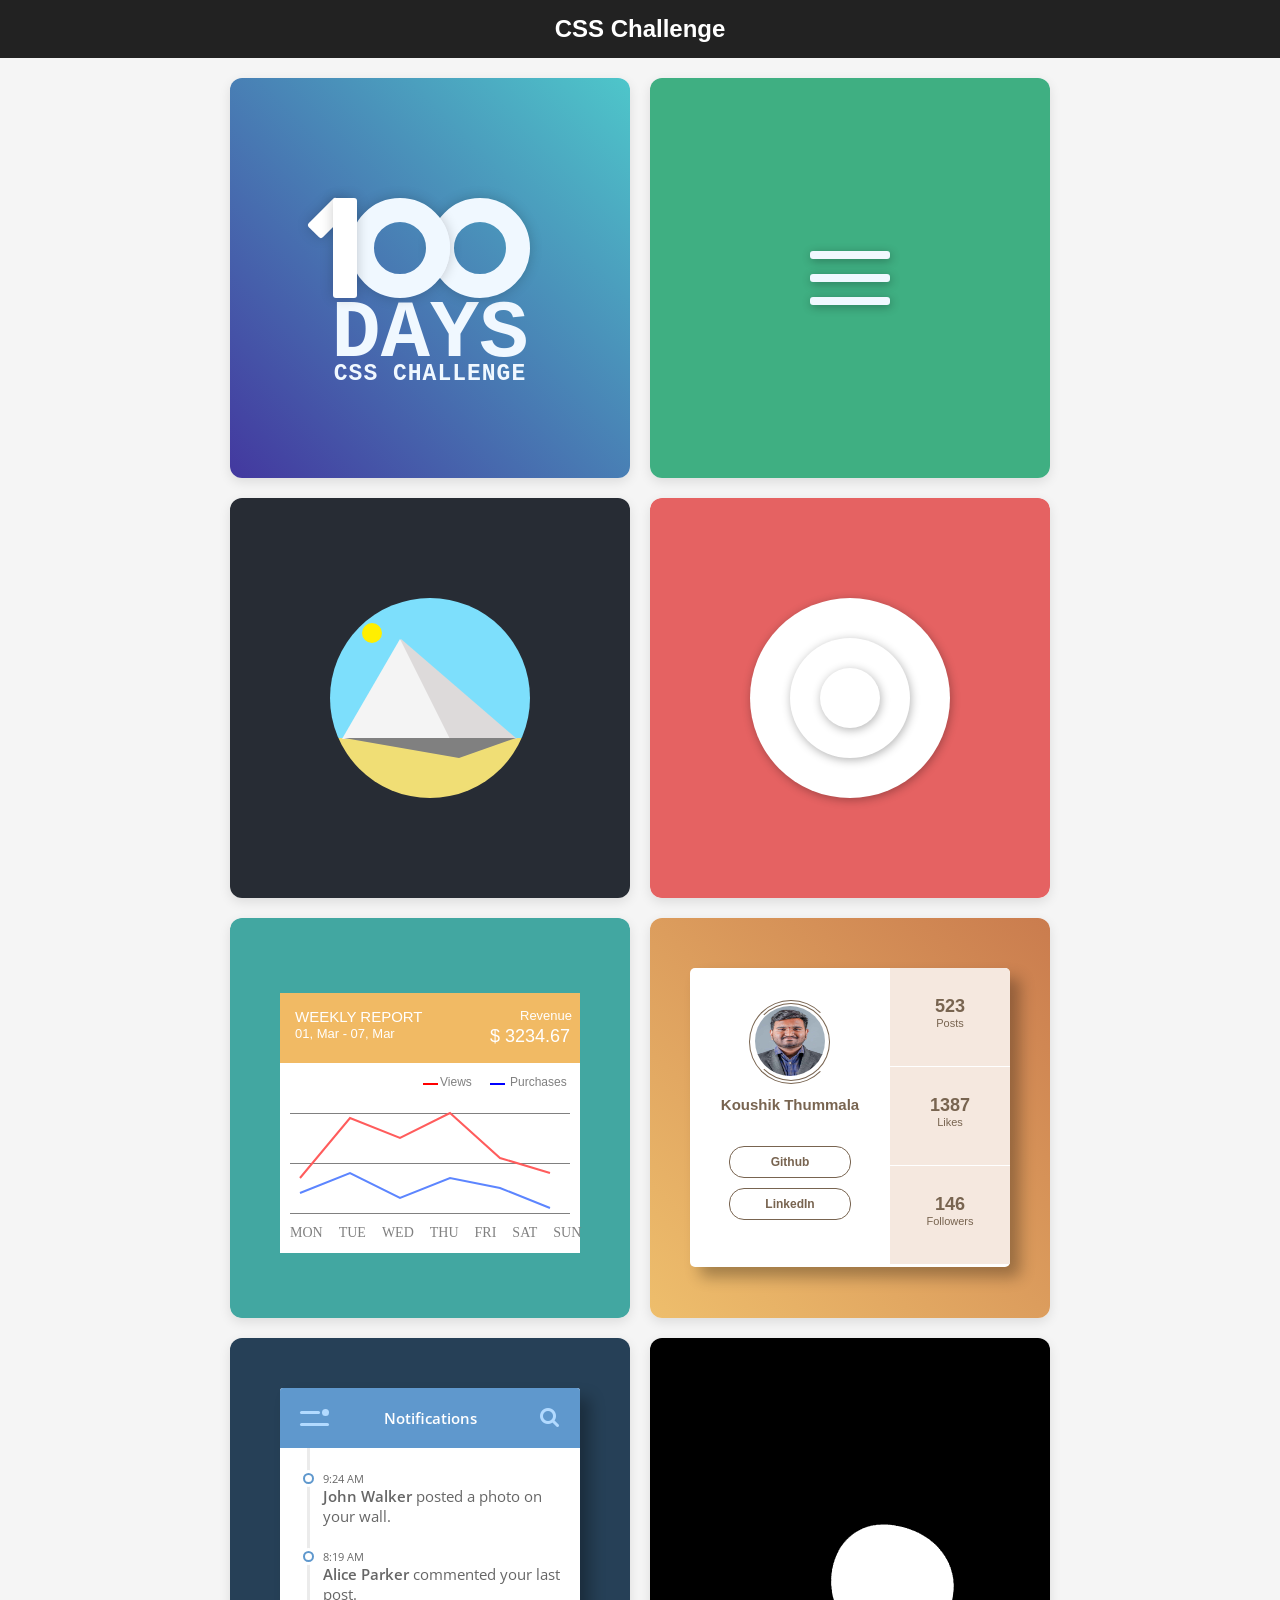
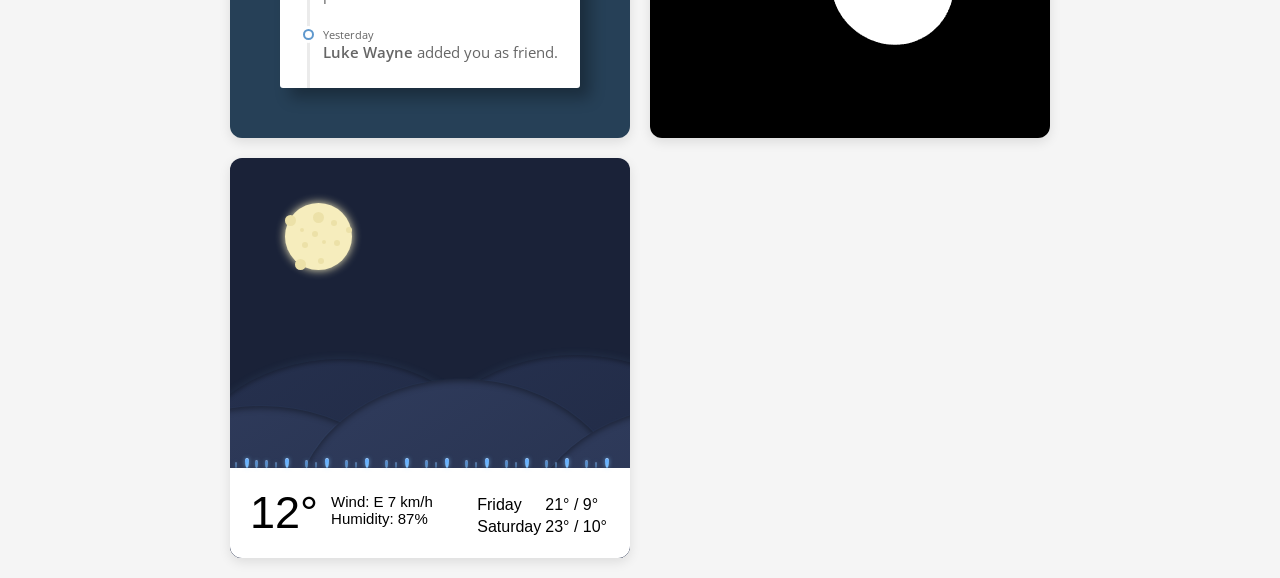
==== index.html @ efd7a500 "Update index.html" ====
<!DOCTYPE html>
<html lang="en">
<head>
    <meta charset="UTF-8">
    <meta name="viewport" content="width=device-width, initial-scale=1.0">
    <title>CSS Challenge</title>

    <link rel="stylesheet" href="index.css">
</head>

<body>

<main>

    <nav>
        <h1>CSS Challenge</h1>
    </nav>

    <ul class="grid-container">
        <li><iframe src="Day1/index.html"></iframe></li>
        <li><iframe src="Day2/index.html"></iframe></li>
        <li><iframe src="Day3/index.html"></iframe></li>
        <li><iframe src="Day4/index.html"></iframe></li>
        <li><iframe src="Day5/index.html" scrolling="no"></iframe></li>
        <li><iframe src="Day6/index.html" scrolling="no"></iframe></li>
        <li><iframe src="Day7/index.html" scrolling="no"></iframe></li>
        <li><iframe src="Day8/index.html" scrolling="no"></iframe></li>
        <li><iframe src="Day9/index.html" scrolling="no"></iframe></li>

    </ul>

</main>

</body>
</html>
---- index.css ----
body {
  margin: 0;
  font-family: Arial, sans-serif;
  background: #f5f5f5;
}

nav {
  background: #222;
  color: #fff;
  padding: 15px;
  text-align: center;
}

nav h1 {
  margin: 0;
}

.grid-container {
  display: grid;
  grid-template-columns: repeat(3, 400px);
  justify-content: center;
  gap: 20px;
  padding: 20px;
  margin: 0;
  list-style: none;
}

.grid-container li {
  width: 400px;
  height: 400px;
  background: #fff;
  border-radius: 12px;
  overflow: hidden;
  box-shadow: 0 4px 12px rgba(0, 0, 0, 0.1);
}

iframe {
  width: 100%;
  height: 100%;
  border: none;
  display: block;
}

@media (max-width: 1300px) {
  .grid-container {
    grid-template-columns: repeat(2, 400px);
  }
}

@media (max-width: 850px) {
  .grid-container {
    grid-template-columns: repeat(1, 400px);
  }
}
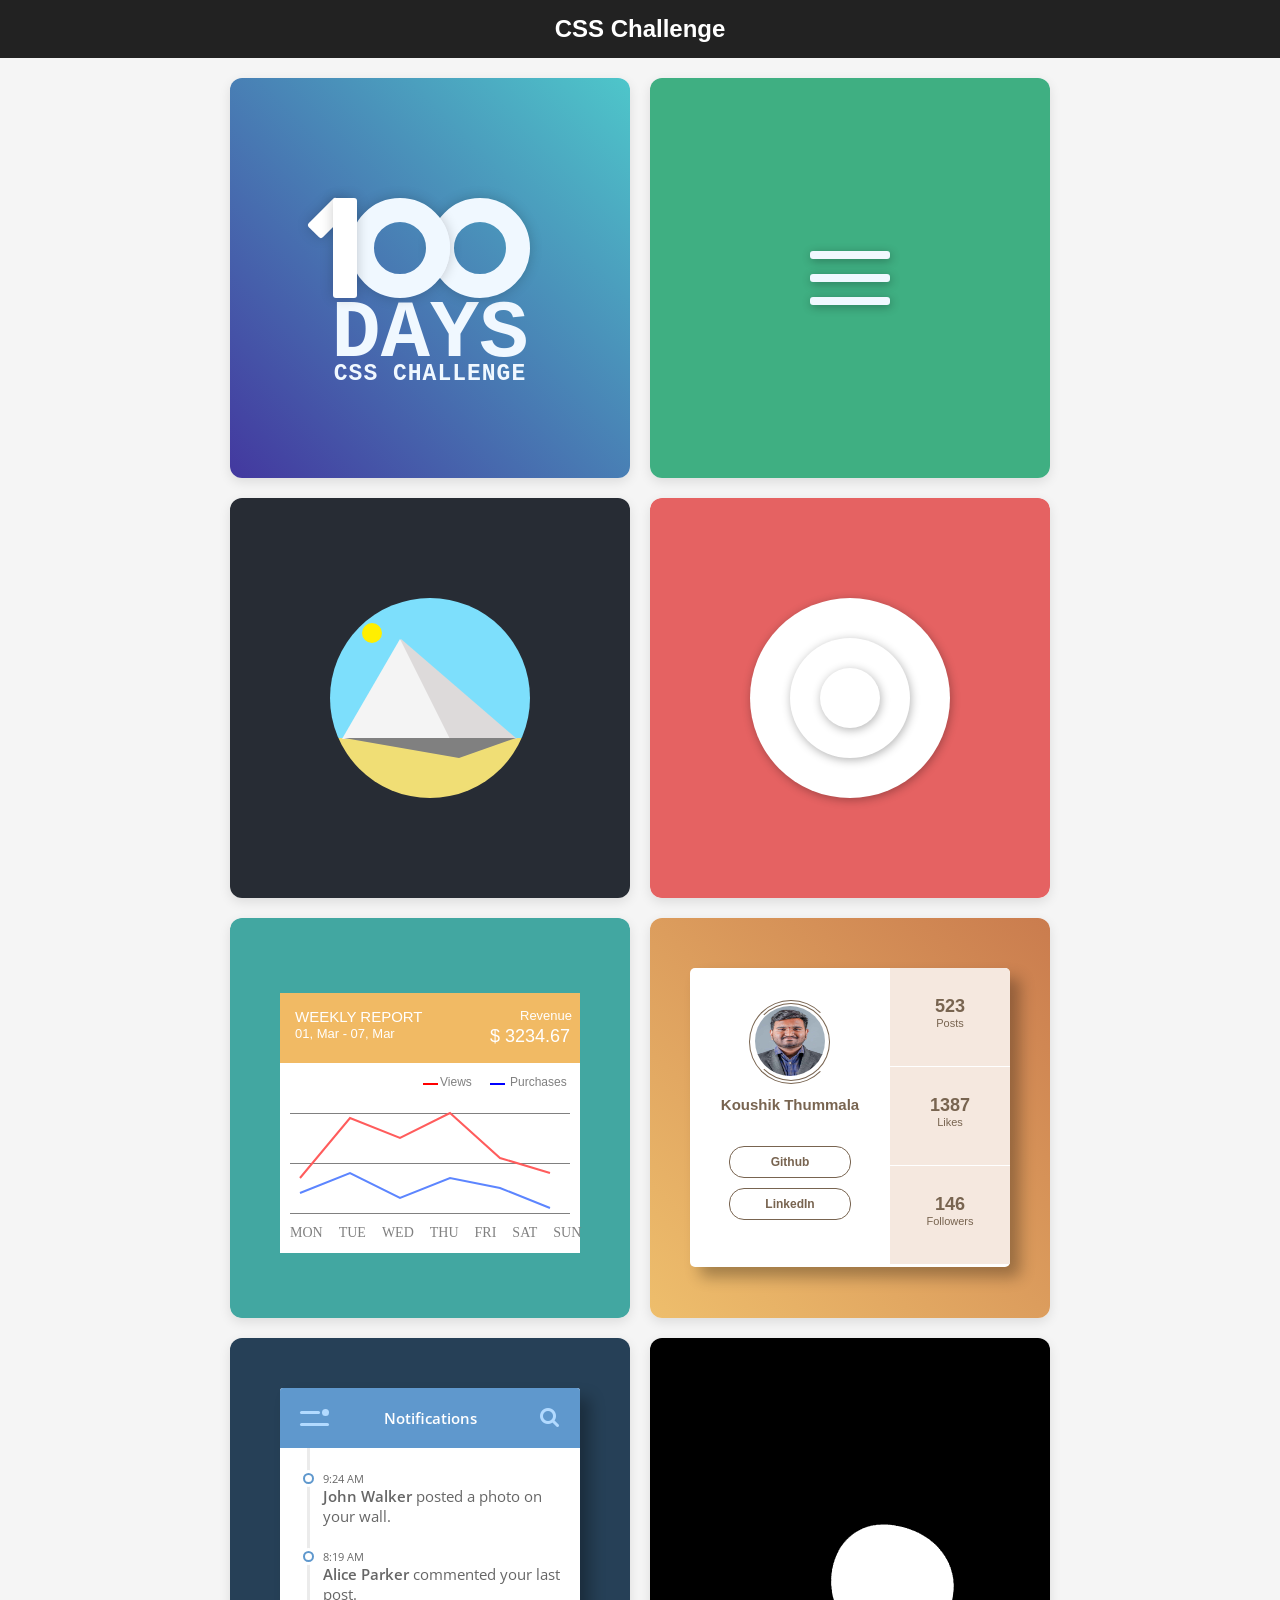
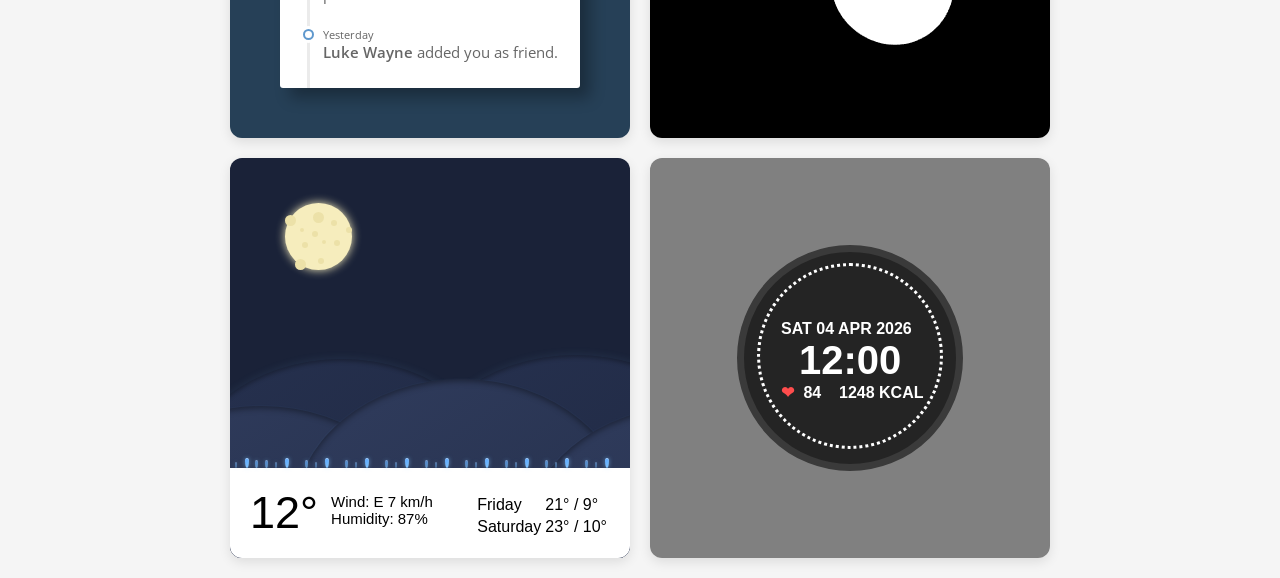
==== commit 96d3d3fc: "Update index.html" ====
--- a/index.html
+++ b/index.html
@@ -26,6 +26,7 @@
         <li><iframe src="Day7/index.html" scrolling="no"></iframe></li>
         <li><iframe src="Day8/index.html" scrolling="no"></iframe></li>
         <li><iframe src="Day9/index.html" scrolling="no"></iframe></li>
+        <li><iframe src="Day10/index.html" scrolling="no"></iframe></li>
 
     </ul>
 
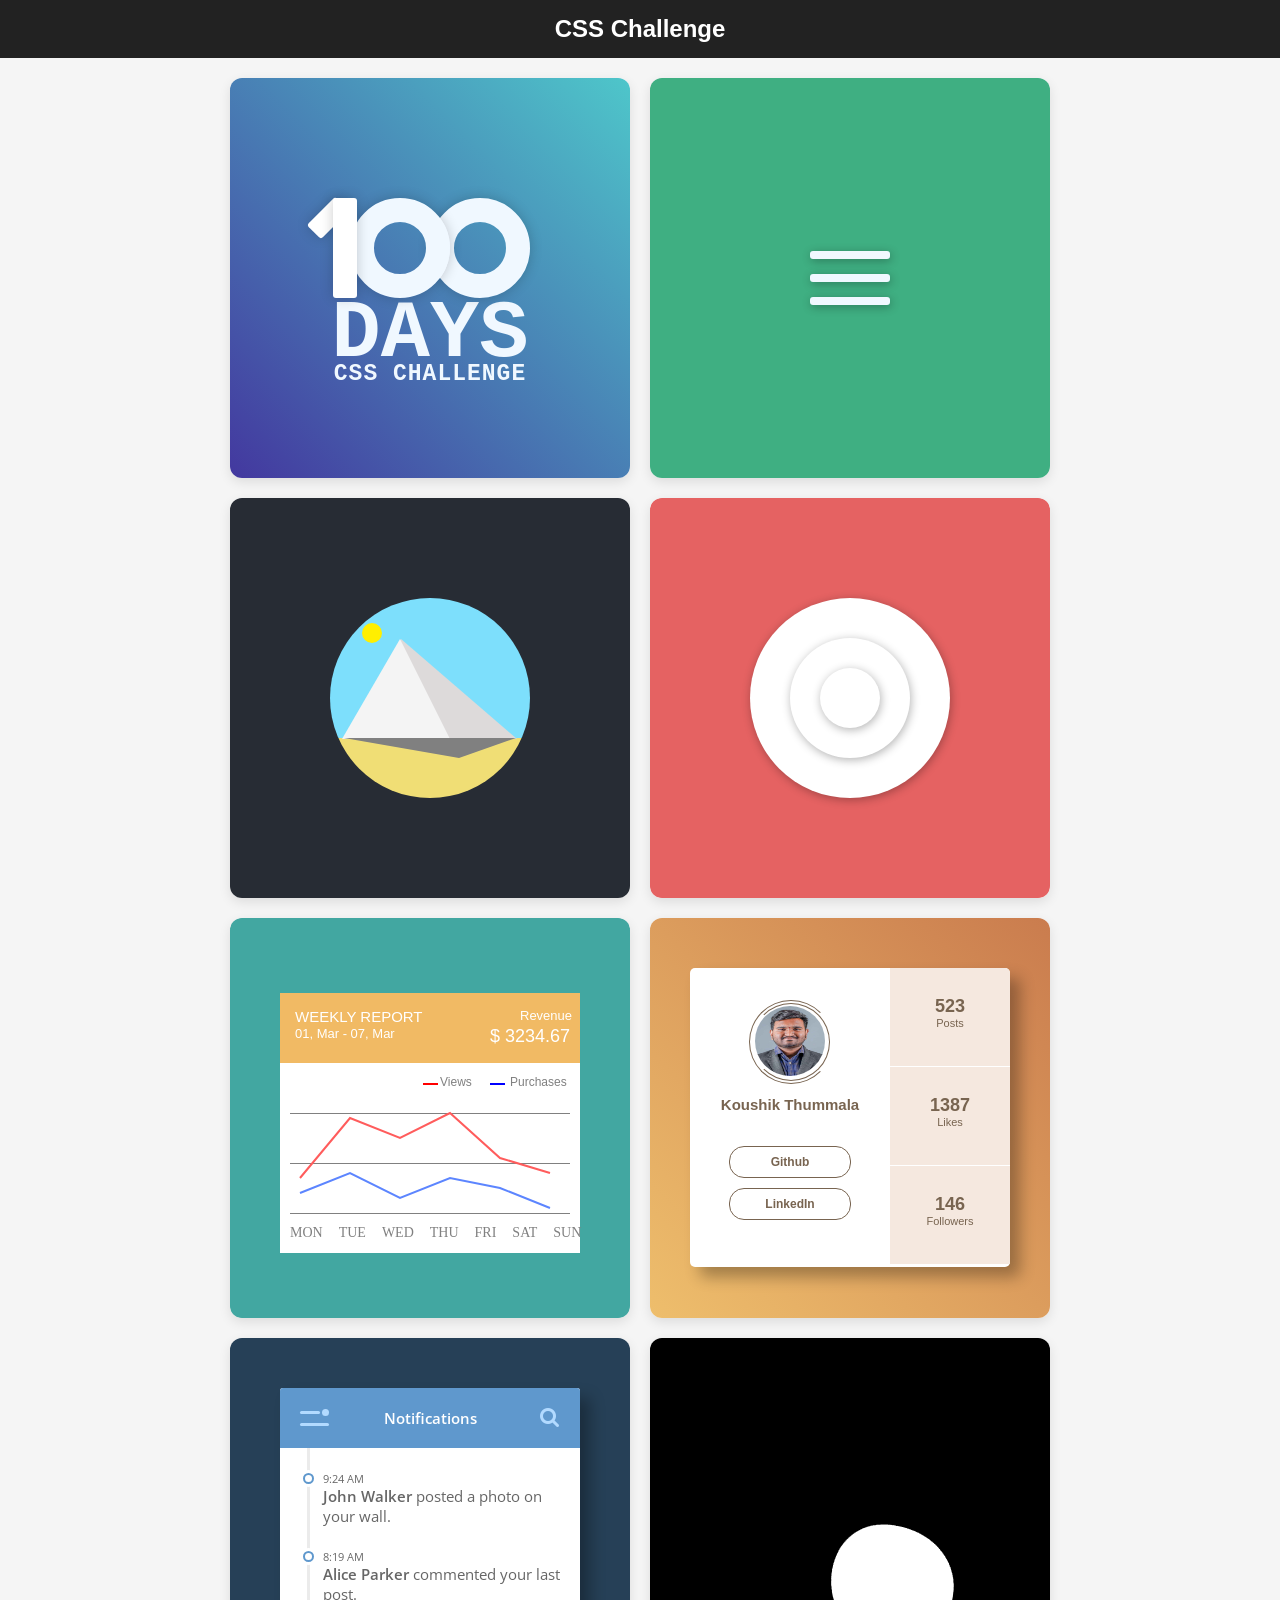
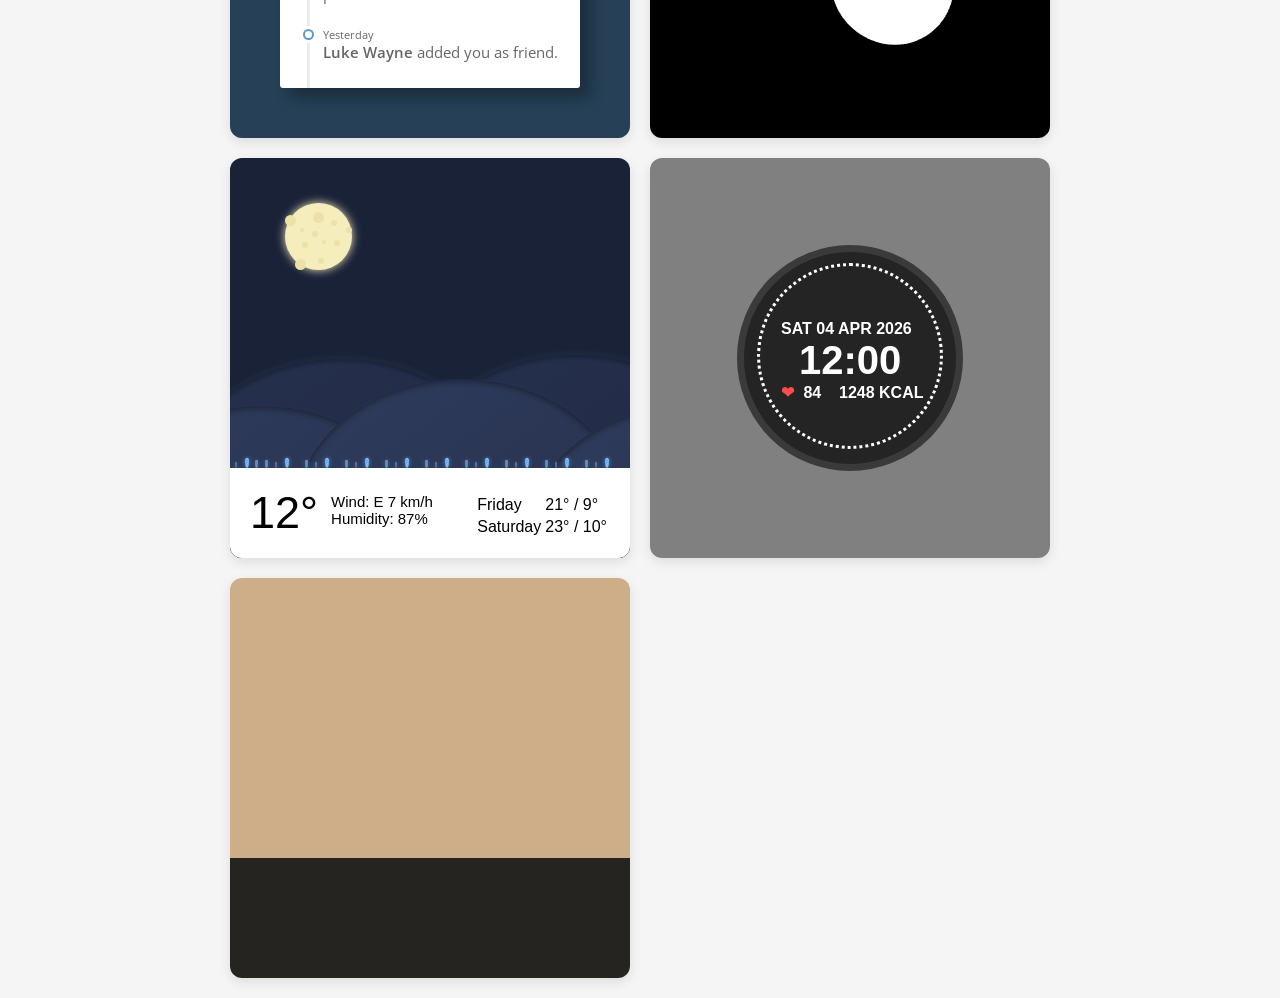
==== commit 4ca961db: "Update index.html" ====
--- a/index.html
+++ b/index.html
@@ -27,6 +27,7 @@
         <li><iframe src="Day8/index.html" scrolling="no"></iframe></li>
         <li><iframe src="Day9/index.html" scrolling="no"></iframe></li>
         <li><iframe src="Day10/index.html" scrolling="no"></iframe></li>
+        <li><iframe src="Day11/index.html" scrolling="no"></iframe></li>
 
     </ul>
 
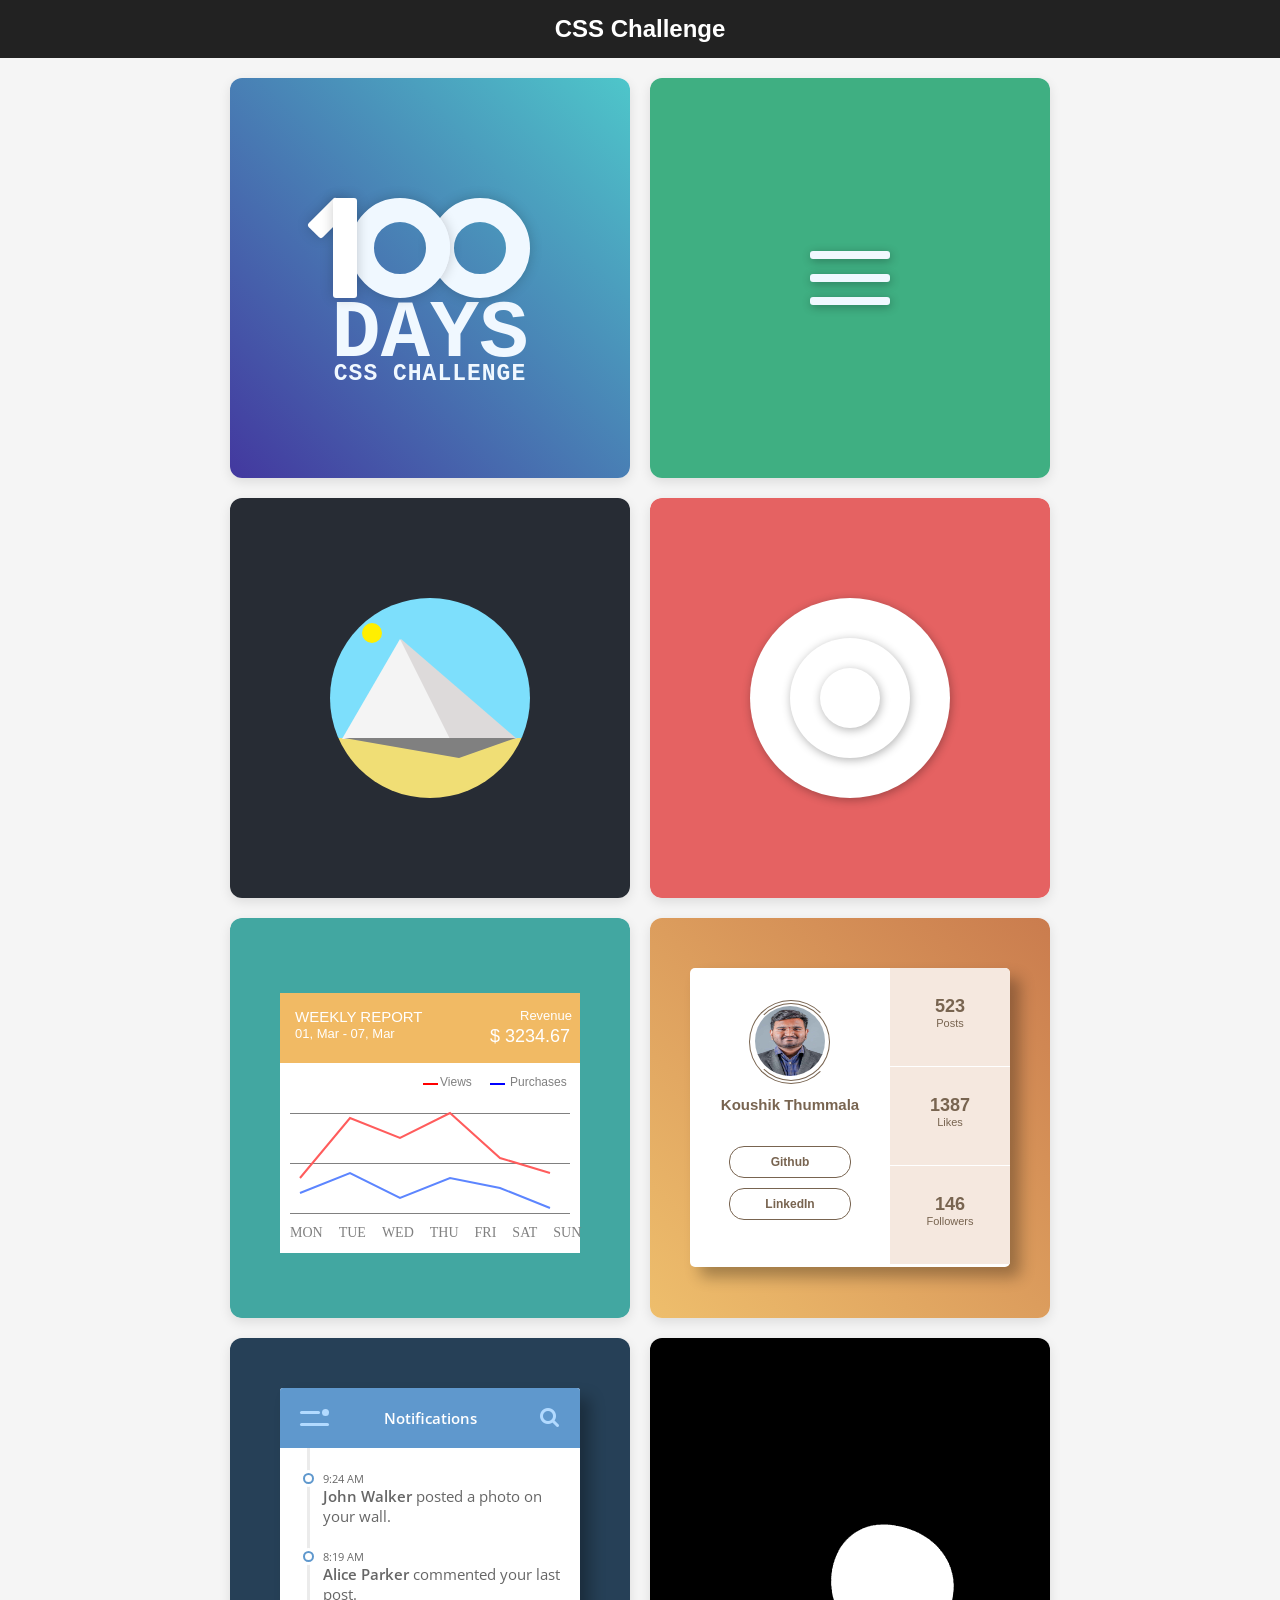
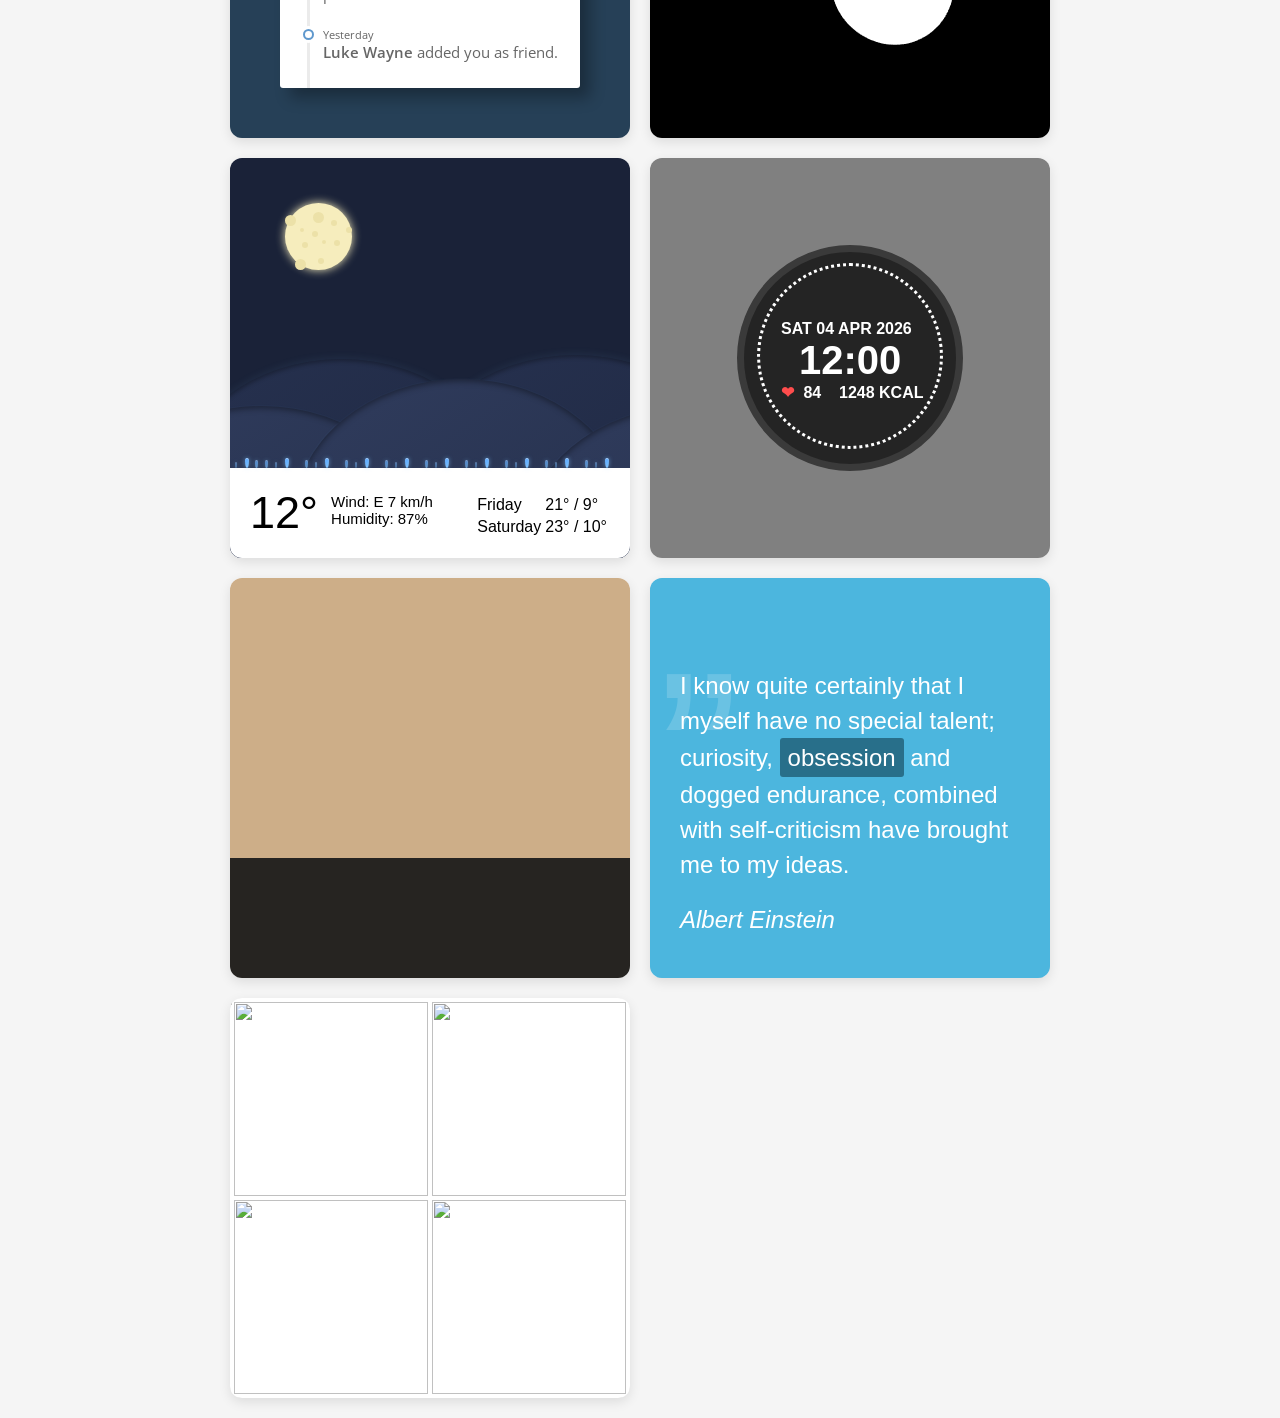
==== commit ab034a1f: "Update index.html" ====
--- a/index.html
+++ b/index.html
@@ -28,6 +28,8 @@
         <li><iframe src="Day9/index.html" scrolling="no"></iframe></li>
         <li><iframe src="Day10/index.html" scrolling="no"></iframe></li>
         <li><iframe src="Day11/index.html" scrolling="no"></iframe></li>
+        <li><iframe src="Day12/index.html" scrolling="no"></iframe></li>
+        <li><iframe src="Day13/index.html" scrolling="no"></iframe></li>
 
     </ul>
 
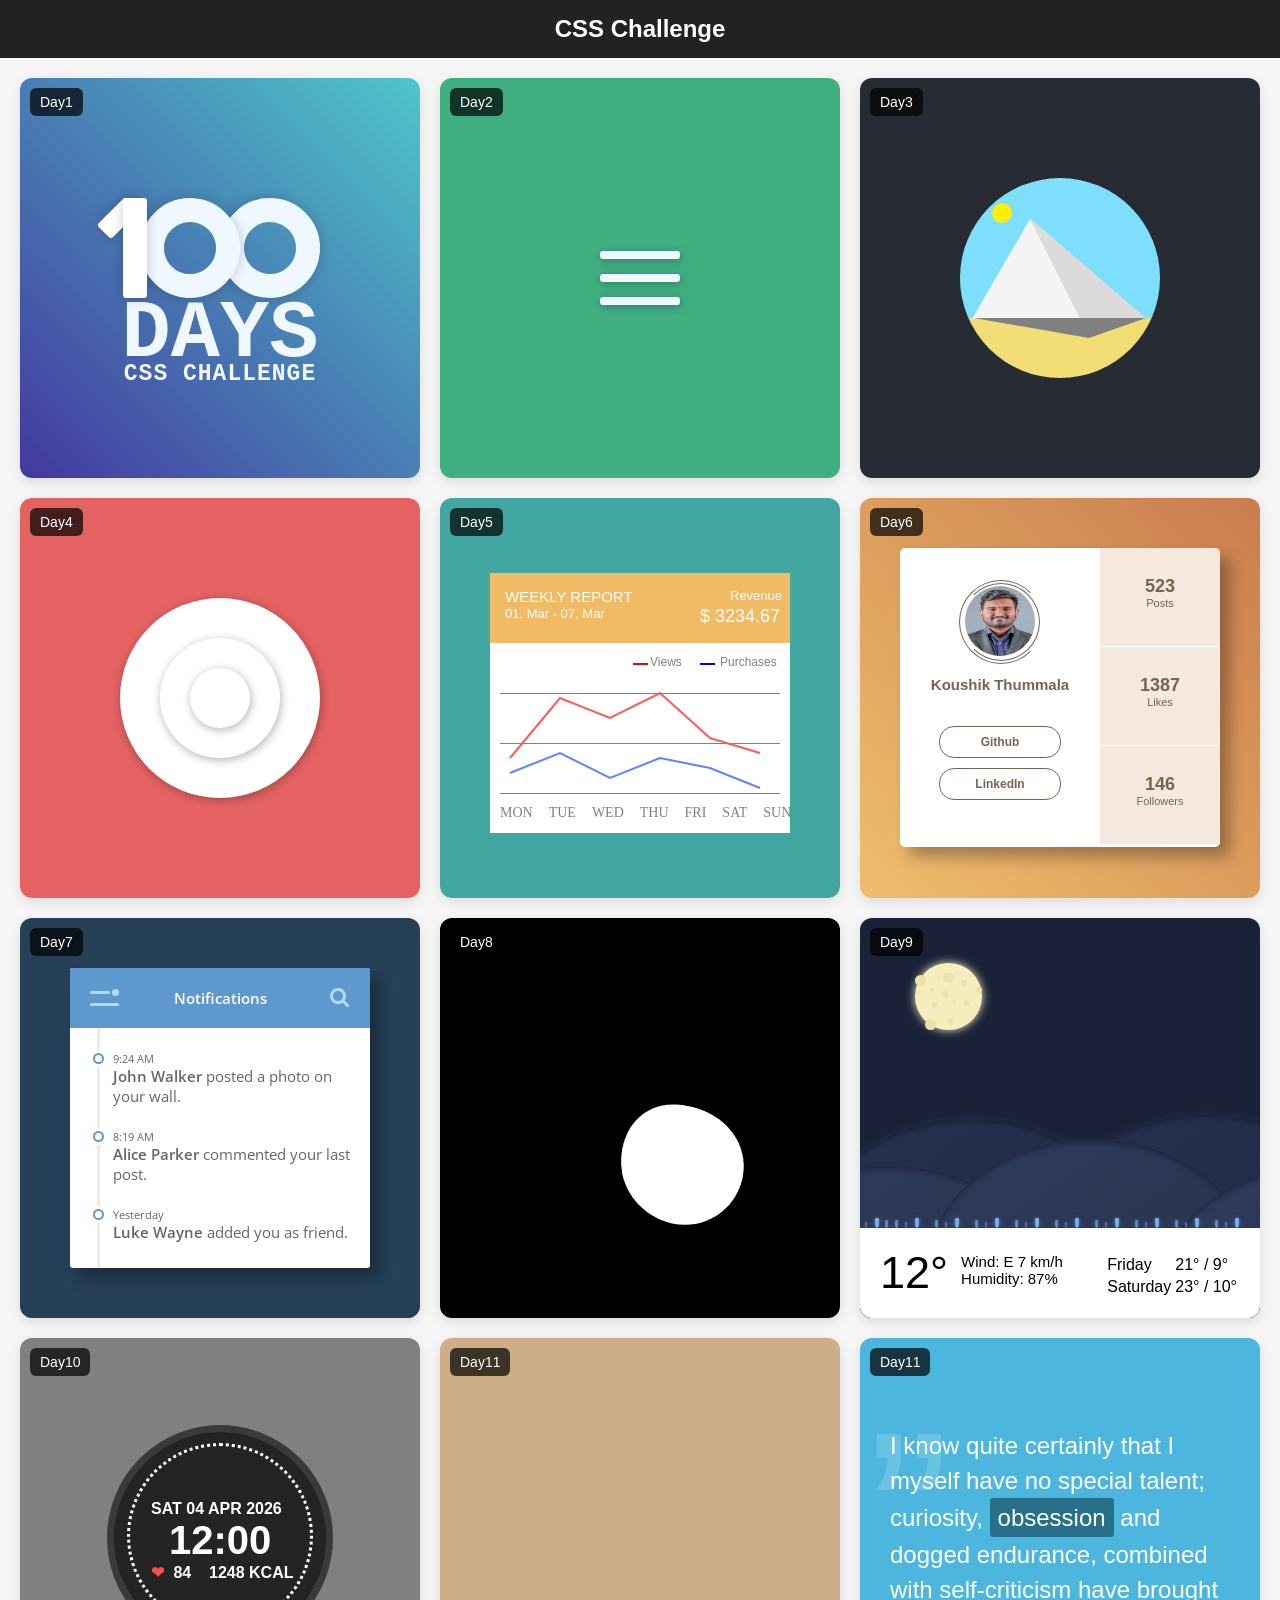
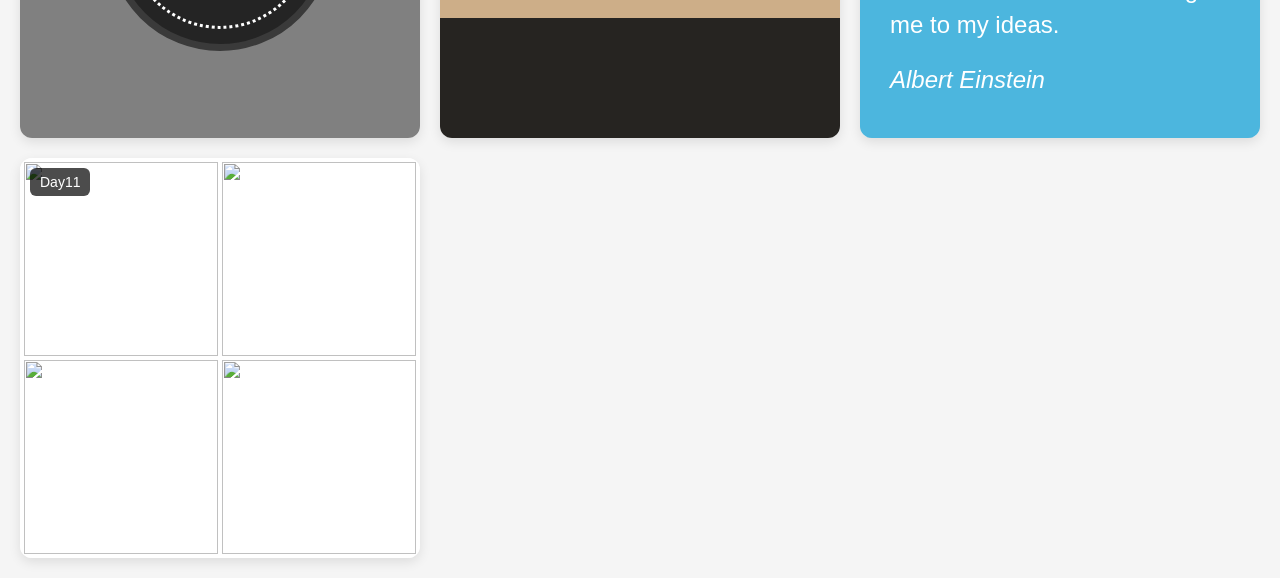
==== commit 729f9624: "Update index.html" ====
--- a/index.html
+++ b/index.html
@@ -17,21 +17,22 @@
     </nav>
 
     <ul class="grid-container">
-        <li><iframe src="Day1/index.html"></iframe></li>
-        <li><iframe src="Day2/index.html"></iframe></li>
-        <li><iframe src="Day3/index.html"></iframe></li>
-        <li><iframe src="Day4/index.html"></iframe></li>
-        <li><iframe src="Day5/index.html" scrolling="no"></iframe></li>
-        <li><iframe src="Day6/index.html" scrolling="no"></iframe></li>
-        <li><iframe src="Day7/index.html" scrolling="no"></iframe></li>
-        <li><iframe src="Day8/index.html" scrolling="no"></iframe></li>
-        <li><iframe src="Day9/index.html" scrolling="no"></iframe></li>
-        <li><iframe src="Day10/index.html" scrolling="no"></iframe></li>
-        <li><iframe src="Day11/index.html" scrolling="no"></iframe></li>
-        <li><iframe src="Day12/index.html" scrolling="no"></iframe></li>
-        <li><iframe src="Day13/index.html" scrolling="no"></iframe></li>
+    <li><span class="label">Day1</span><iframe src="Day1/index.html"></iframe></li>
+    <li><span class="label">Day2</span><iframe src="Day2/index.html"></iframe></li>
+    <li><span class="label">Day3</span><iframe src="Day3/index.html"></iframe></li>
+    <li><span class="label">Day4</span><iframe src="Day4/index.html"></iframe></li>
+    <li><span class="label">Day5</span><iframe src="Day5/index.html"></iframe></li>
+    <li><span class="label">Day6</span><iframe src="Day6/index.html"></iframe></li>
+    <li><span class="label">Day7</span><iframe src="Day7/index.html"></iframe></li>
+    <li><span class="label">Day8</span><iframe src="Day8/index.html"></iframe></li>
+    <li><span class="label">Day9</span><iframe src="Day9/index.html"></iframe></li>
+    <li><span class="label">Day10</span><iframe src="Day10/index.html"></iframe></li>
+    <li><span class="label">Day11</span><iframe src="Day11/index.html"></iframe></li>
+    <li><span class="label">Day11</span><iframe src="Day12/index.html"></iframe></li>
+    <li><span class="label">Day11</span><iframe src="Day13/index.html"></iframe></li>
 
-    </ul>
+        
+</ul>
 
 </main>
 
--- a/index.css
+++ b/index.css
@@ -1,5 +1,3 @@
-
-
 body {
   margin: 0;
   font-family: Arial, sans-serif;
@@ -19,16 +17,16 @@
 
 .grid-container {
   display: grid;
-  grid-template-columns: repeat(3, 400px);
-  justify-content: center;
+  grid-template-columns: repeat(3, 1fr); /* 3 per row */
+  max-width: 1240px;
+  margin: 0 auto;
   gap: 20px;
   padding: 20px;
-  margin: 0;
   list-style: none;
 }
 
 .grid-container li {
-  width: 400px;
+  position: relative;
   height: 400px;
   background: #fff;
   border-radius: 12px;
@@ -43,14 +41,27 @@
   display: block;
 }
 
-@media (max-width: 1300px) {
+.label {
+  position: absolute;
+  top: 10px;
+  left: 10px;
+  background: rgba(0, 0, 0, 0.7);
+  color: #fff;
+  padding: 6px 10px;
+  font-size: 14px;
+  border-radius: 6px;
+  z-index: 10;
+}
+
+
+@media (max-width: 900px) {
   .grid-container {
-    grid-template-columns: repeat(2, 400px);
+    grid-template-columns: repeat(2, 1fr);
   }
 }
 
-@media (max-width: 850px) {
+@media (max-width: 500px) {
   .grid-container {
-    grid-template-columns: repeat(1, 400px);
+    grid-template-columns: repeat(1, 1fr);
   }
 }
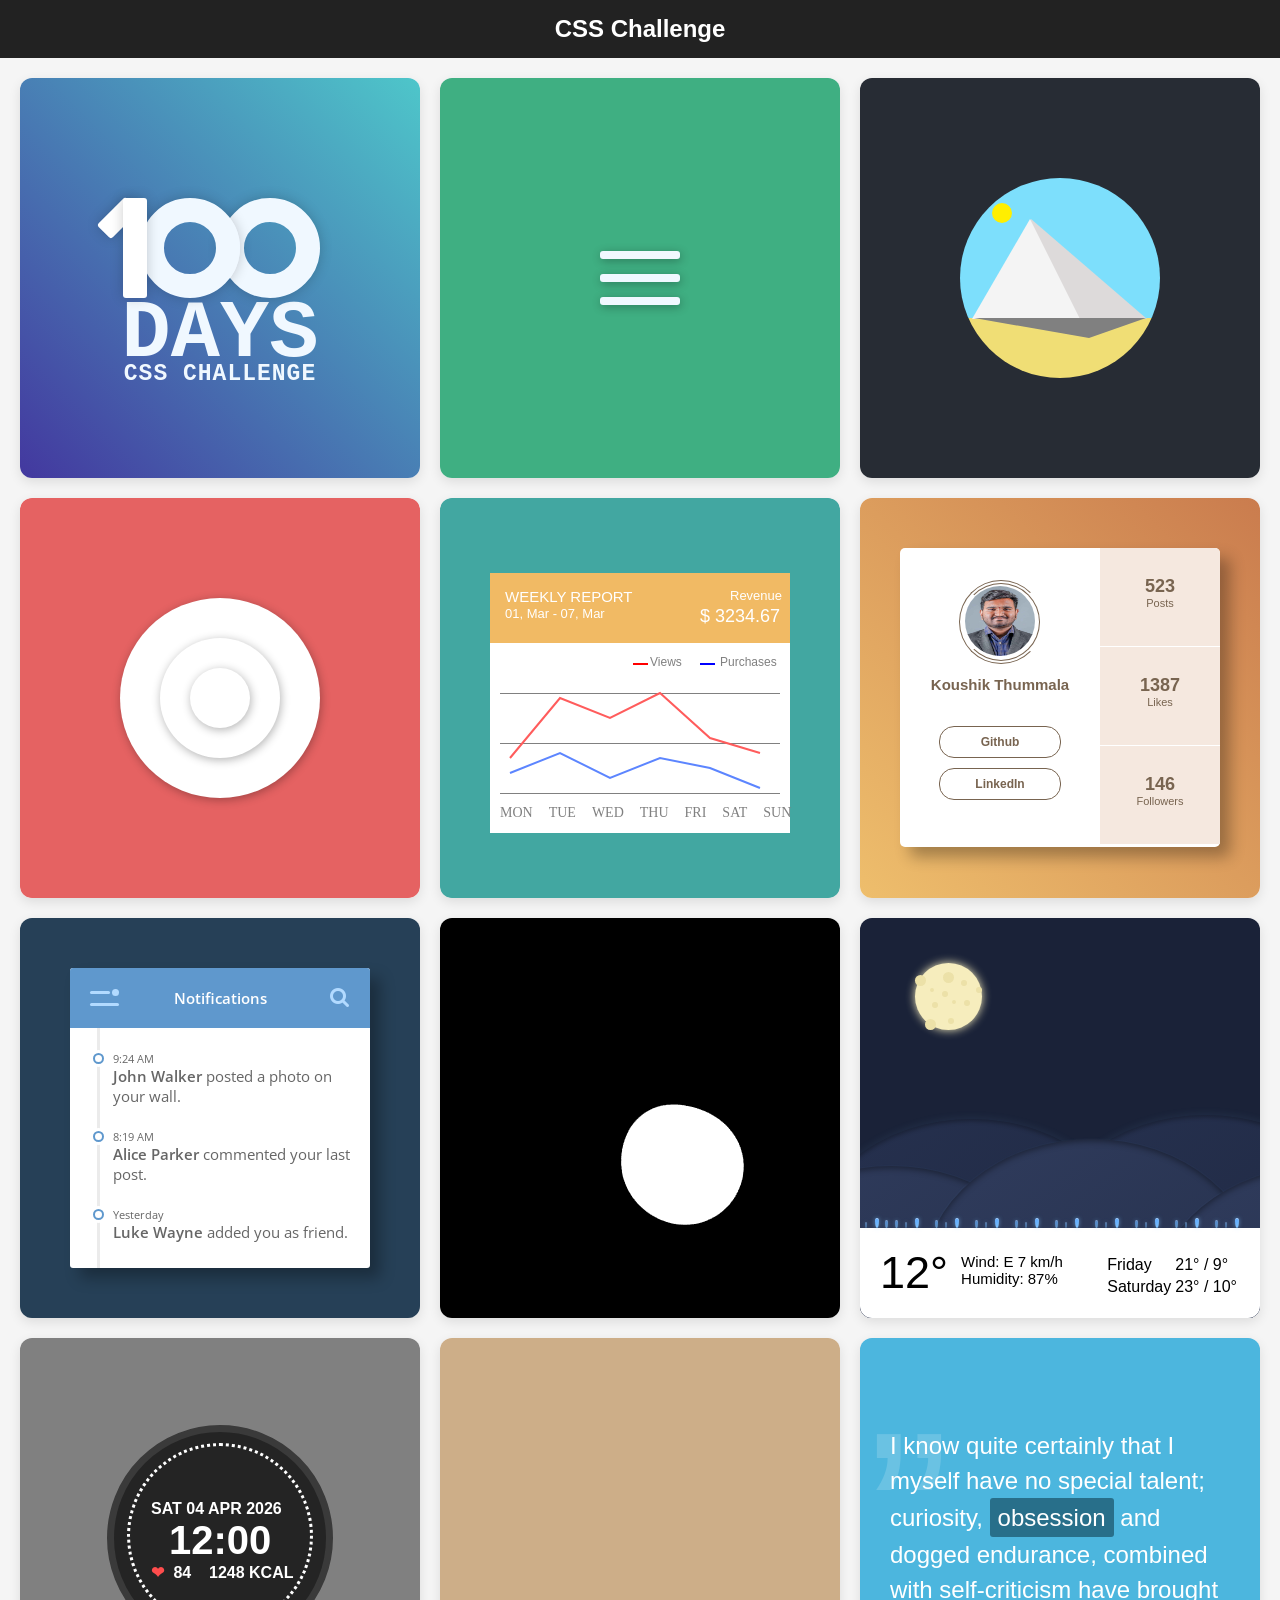
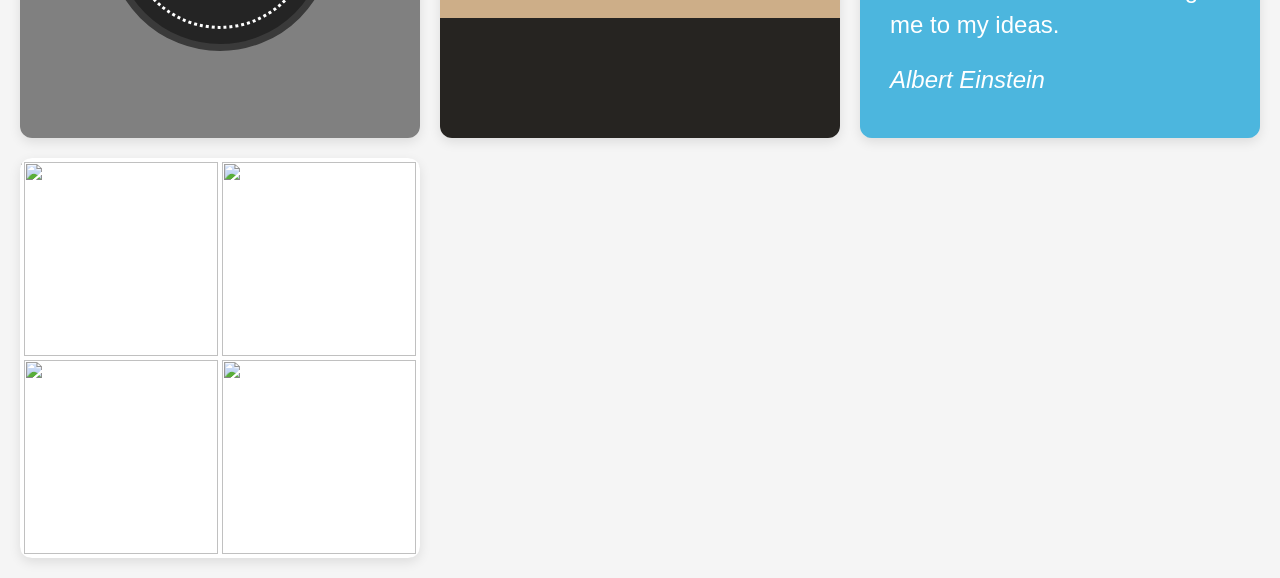
==== commit 9698ebbf: "Update index.html" ====
--- a/index.html
+++ b/index.html
@@ -17,22 +17,22 @@
     </nav>
 
     <ul class="grid-container">
-    <li><span class="label">Day1</span><iframe src="Day1/index.html"></iframe></li>
-    <li><span class="label">Day2</span><iframe src="Day2/index.html"></iframe></li>
-    <li><span class="label">Day3</span><iframe src="Day3/index.html"></iframe></li>
-    <li><span class="label">Day4</span><iframe src="Day4/index.html"></iframe></li>
-    <li><span class="label">Day5</span><iframe src="Day5/index.html"></iframe></li>
-    <li><span class="label">Day6</span><iframe src="Day6/index.html"></iframe></li>
-    <li><span class="label">Day7</span><iframe src="Day7/index.html"></iframe></li>
-    <li><span class="label">Day8</span><iframe src="Day8/index.html"></iframe></li>
-    <li><span class="label">Day9</span><iframe src="Day9/index.html"></iframe></li>
-    <li><span class="label">Day10</span><iframe src="Day10/index.html"></iframe></li>
-    <li><span class="label">Day11</span><iframe src="Day11/index.html"></iframe></li>
-    <li><span class="label">Day11</span><iframe src="Day12/index.html"></iframe></li>
-    <li><span class="label">Day11</span><iframe src="Day13/index.html"></iframe></li>
+        <li><iframe src="Day1/index.html"></iframe></li>
+        <li><iframe src="Day2/index.html"></iframe></li>
+        <li><iframe src="Day3/index.html"></iframe></li>
+        <li><iframe src="Day4/index.html"></iframe></li>
+        <li><iframe src="Day5/index.html" scrolling="no"></iframe></li>
+        <li><iframe src="Day6/index.html" scrolling="no"></iframe></li>
+        <li><iframe src="Day7/index.html" scrolling="no"></iframe></li>
+        <li><iframe src="Day8/index.html" scrolling="no"></iframe></li>
+        <li><iframe src="Day9/index.html" scrolling="no"></iframe></li>
+        <li><iframe src="Day10/index.html" scrolling="no"></iframe></li>
+        <li><iframe src="Day11/index.html" scrolling="no"></iframe></li>
+        <li><iframe src="Day12/index.html" scrolling="no"></iframe></li>
+        <li><iframe src="Day13/index.html" scrolling="no"></iframe></li>
+        
 
-        
-</ul>
+    </ul>
 
 </main>
 
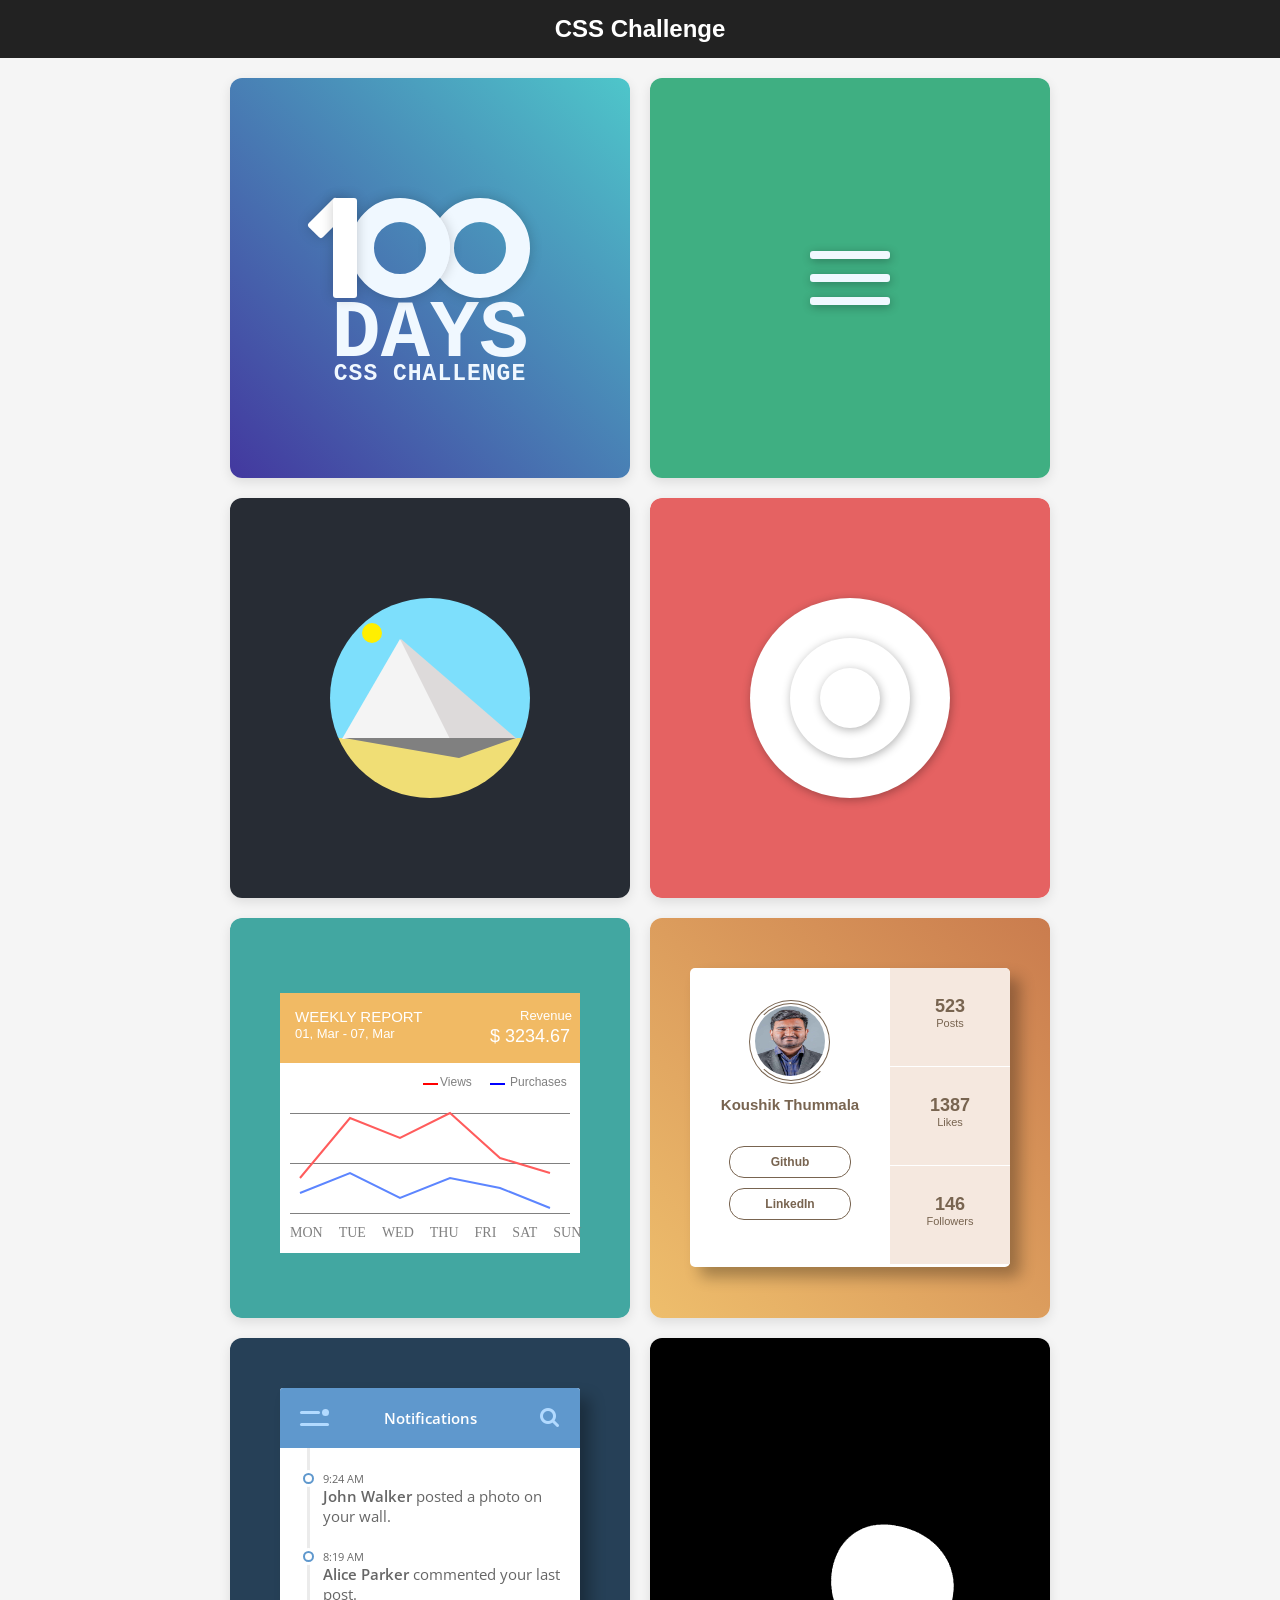
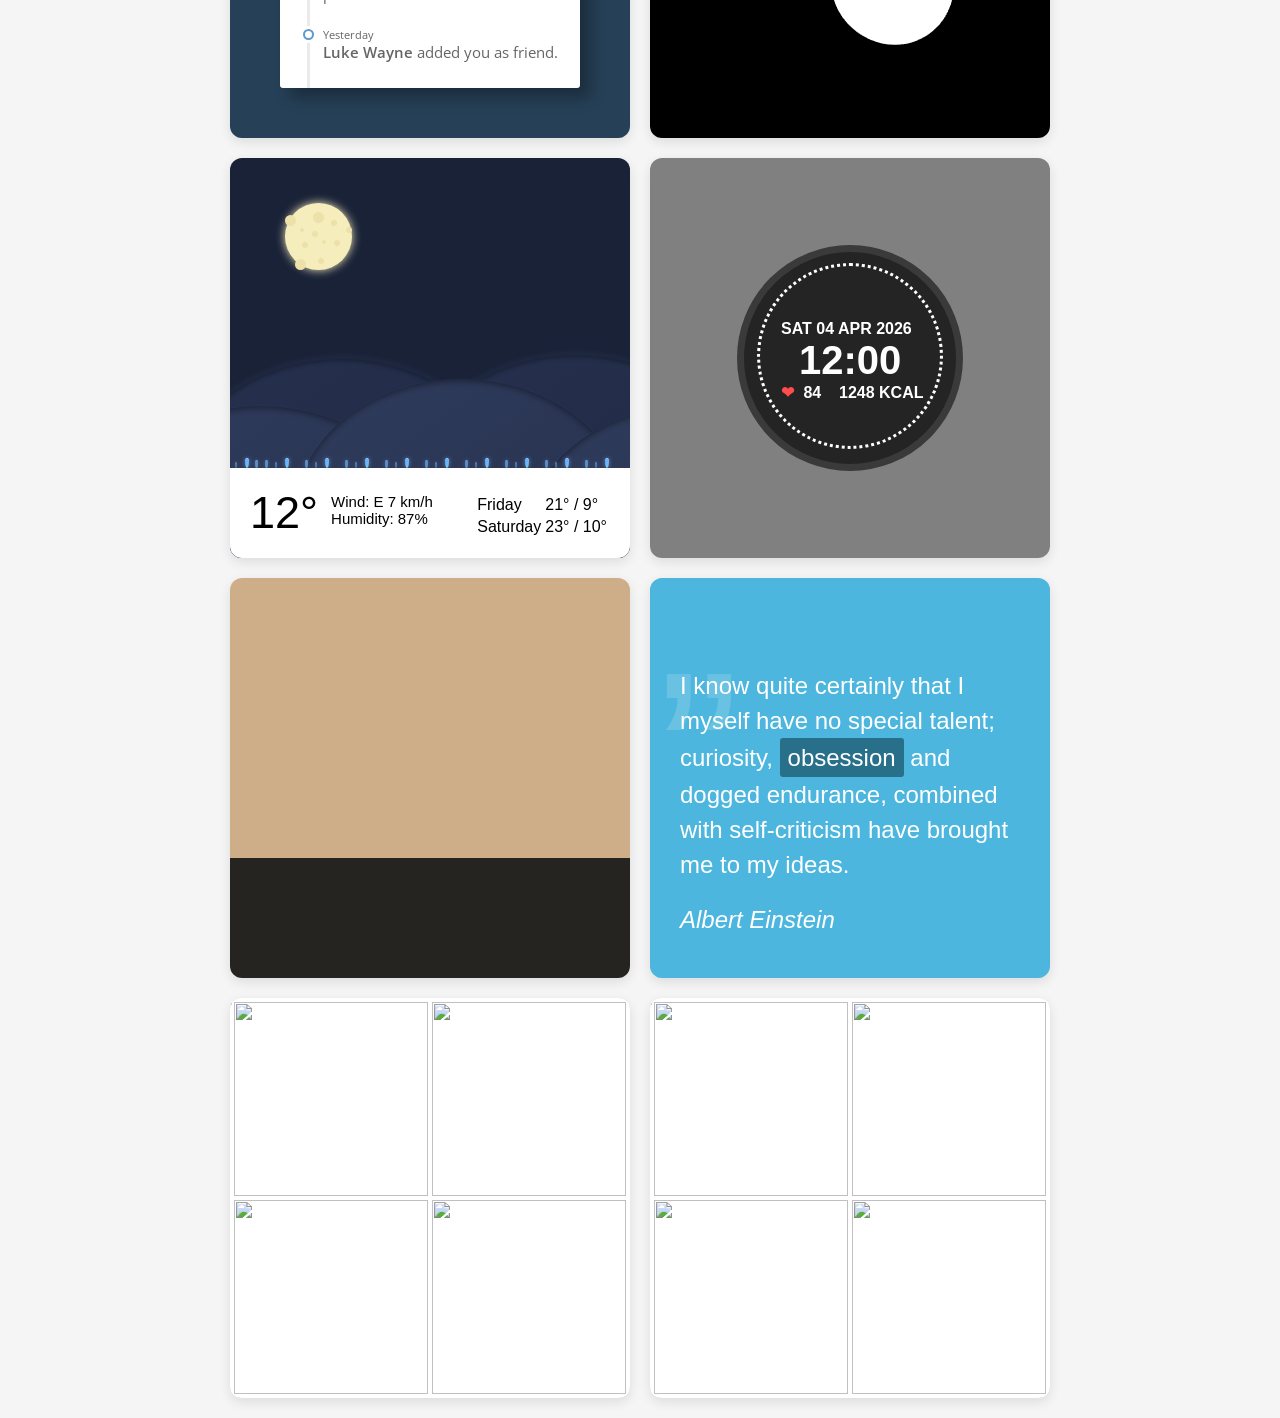
==== commit c48d8321: "Fix duplicate iframe entry for Day13" ====
--- a/index.html
+++ b/index.html
@@ -30,6 +30,7 @@
         <li><iframe src="Day11/index.html" scrolling="no"></iframe></li>
         <li><iframe src="Day12/index.html" scrolling="no"></iframe></li>
         <li><iframe src="Day13/index.html" scrolling="no"></iframe></li>
+        <li><iframe src="Day13/index.html" scrolling="no"></iframe></li>
         
 
     </ul>
--- a/index.css
+++ b/index.css
@@ -17,16 +17,16 @@
 
 .grid-container {
   display: grid;
-  grid-template-columns: repeat(3, 1fr); /* 3 per row */
-  max-width: 1240px;
-  margin: 0 auto;
+  grid-template-columns: repeat(3, 400px);
+  justify-content: center;
   gap: 20px;
   padding: 20px;
+  margin: 0;
   list-style: none;
 }
 
 .grid-container li {
-  position: relative;
+  width: 400px;
   height: 400px;
   background: #fff;
   border-radius: 12px;
@@ -41,27 +41,14 @@
   display: block;
 }
 
-.label {
-  position: absolute;
-  top: 10px;
-  left: 10px;
-  background: rgba(0, 0, 0, 0.7);
-  color: #fff;
-  padding: 6px 10px;
-  font-size: 14px;
-  border-radius: 6px;
-  z-index: 10;
-}
-
-
-@media (max-width: 900px) {
+@media (max-width: 1300px) {
   .grid-container {
-    grid-template-columns: repeat(2, 1fr);
+    grid-template-columns: repeat(2, 400px);
   }
 }
 
-@media (max-width: 500px) {
+@media (max-width: 850px) {
   .grid-container {
-    grid-template-columns: repeat(1, 1fr);
+    grid-template-columns: repeat(1, 400px);
   }
 }
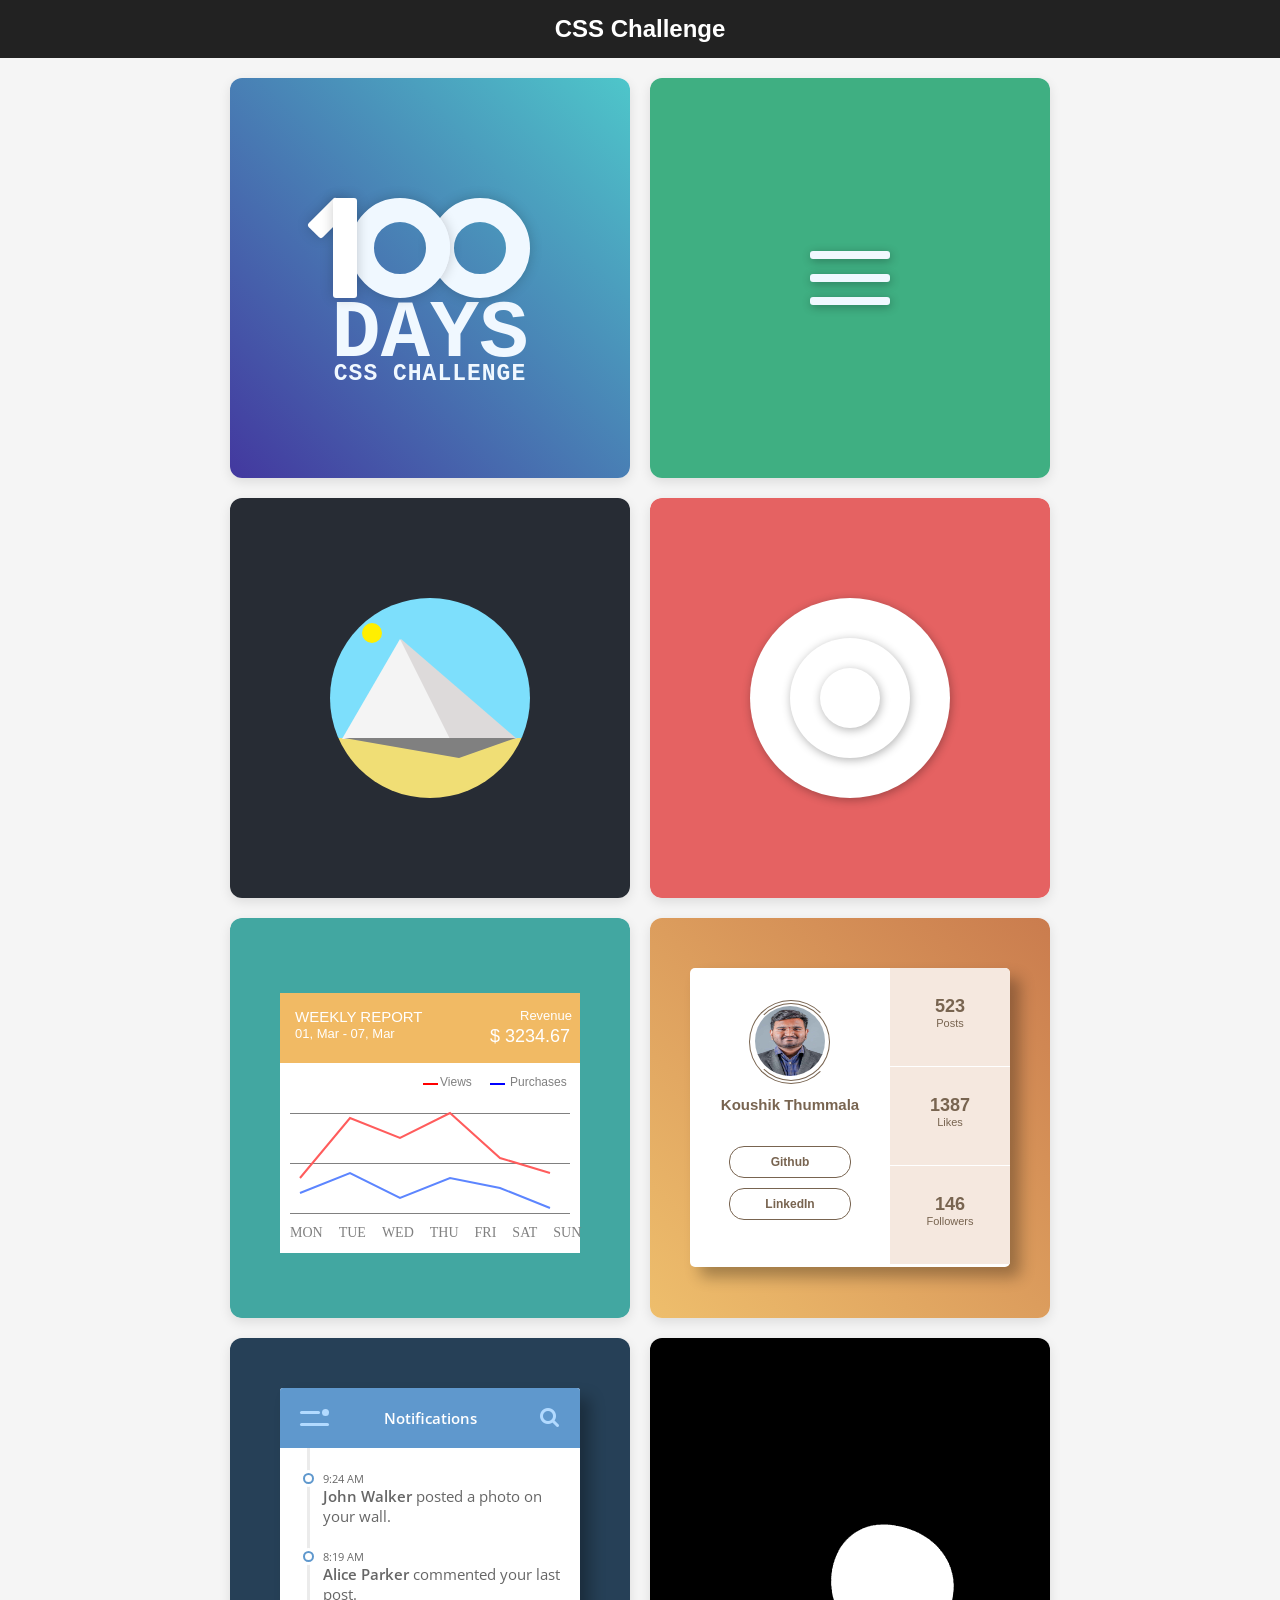
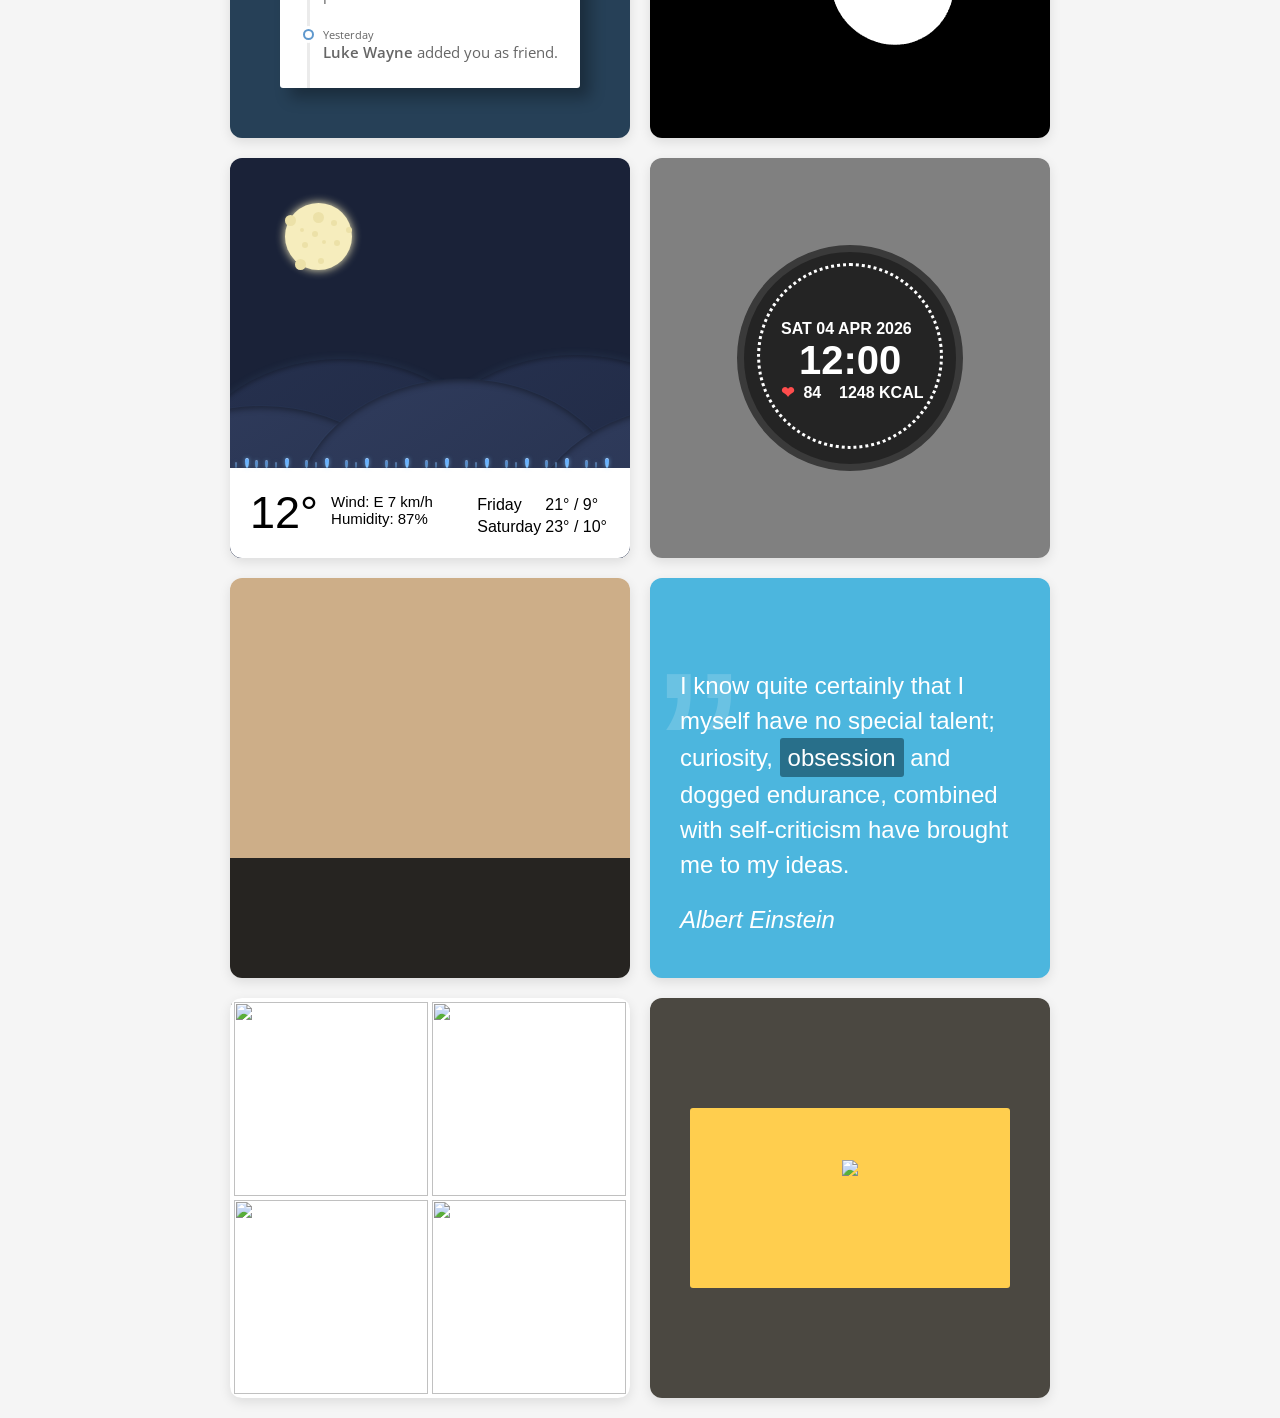
==== commit 2e8f5a27: "Fix duplicate iframe entry and add Day14" ====
--- a/index.html
+++ b/index.html
@@ -30,7 +30,7 @@
         <li><iframe src="Day11/index.html" scrolling="no"></iframe></li>
         <li><iframe src="Day12/index.html" scrolling="no"></iframe></li>
         <li><iframe src="Day13/index.html" scrolling="no"></iframe></li>
-        <li><iframe src="Day13/index.html" scrolling="no"></iframe></li>
+        <li><iframe src="Day14/index.html" scrolling="no"></iframe></li>
         
 
     </ul>
